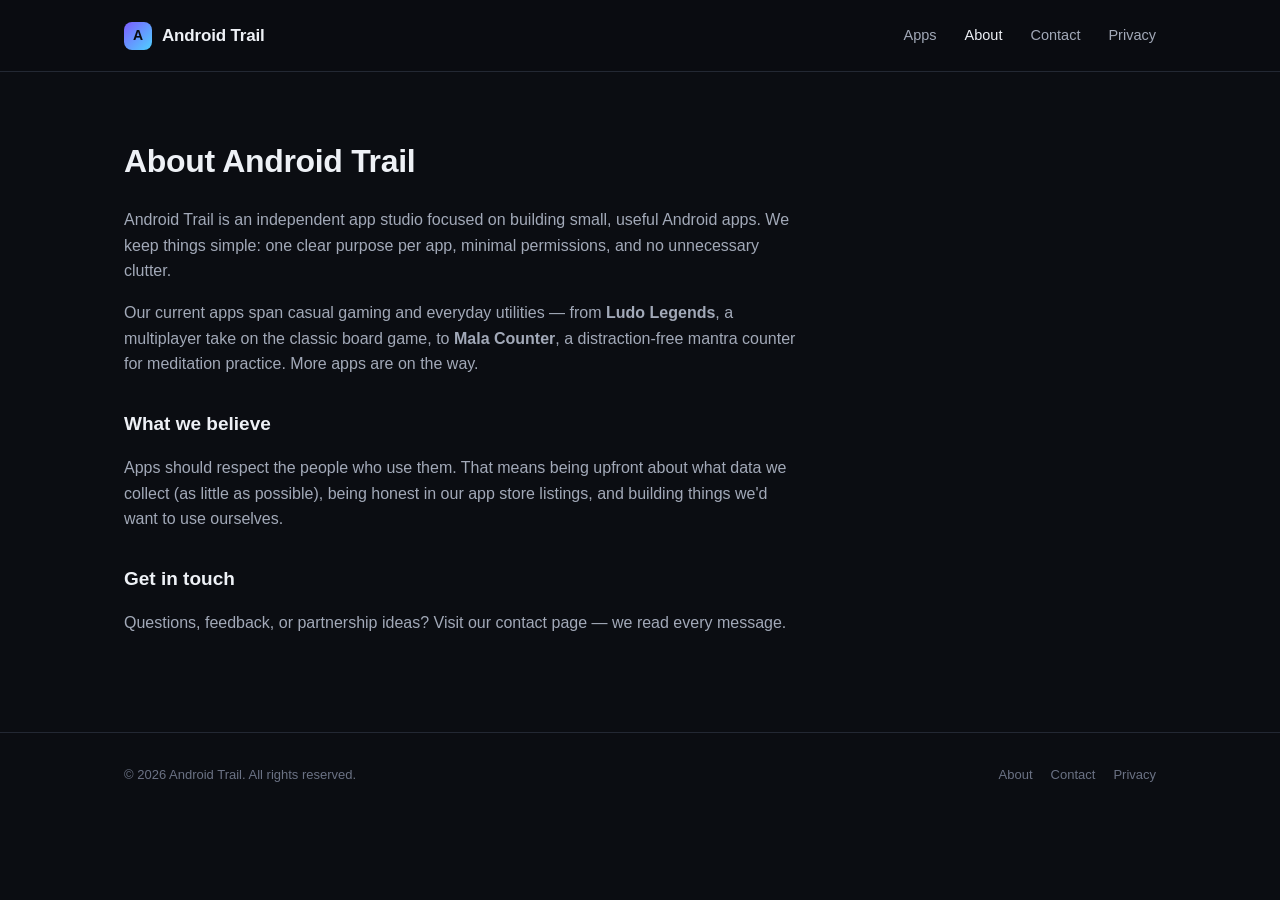
==== about.html @ 2252eb8e "Added files, initial commit" ====
<!DOCTYPE html>
<html lang="en">
<head>
<meta charset="UTF-8">
<meta name="viewport" content="width=device-width, initial-scale=1.0">
<title>About — Android Trail</title>
<meta name="description" content="Android Trail is an independent app studio building simple, focused Android apps.">
<link rel="icon" href="data:image/svg+xml,<svg xmlns=%22http://www.w3.org/2000/svg%22 viewBox=%220 0 100 100%22><rect width=%22100%22 height=%22100%22 rx=%2222%22 fill=%22%237c5cff%22/><text x=%2250%22 y=%2266%22 font-size=%2258%22 text-anchor=%22middle%22 fill=%22white%22 font-family=%22Arial%22 font-weight=%22bold%22>A</text></svg>">
<link rel="stylesheet" href="style.css">
</head>
<body>

<header class="nav">
  <div class="wrap">
    <a class="brand" href="index.html">
      <span class="mark">A</span>
      Android Trail
    </a>
    <nav class="nav-links">
      <a href="index.html">Apps</a>
      <a href="about.html" class="active">About</a>
      <a href="contact.html">Contact</a>
      <a href="privacy.html">Privacy</a>
    </nav>
  </div>
</header>

<main class="wrap">
  <div class="page">
    <h1>About Android Trail</h1>
    <p>Android Trail is an independent app studio focused on building small, useful Android apps. We keep things simple: one clear purpose per app, minimal permissions, and no unnecessary clutter.</p>
    <p>Our current apps span casual gaming and everyday utilities — from <strong>Ludo Legends</strong>, a multiplayer take on the classic board game, to <strong>Mala Counter</strong>, a distraction-free mantra counter for meditation practice. More apps are on the way.</p>

    <h2>What we believe</h2>
    <p>Apps should respect the people who use them. That means being upfront about what data we collect (as little as possible), being honest in our app store listings, and building things we'd want to use ourselves.</p>

    <h2>Get in touch</h2>
    <p>Questions, feedback, or partnership ideas? Visit our <a href="contact.html">contact page</a> — we read every message.</p>
  </div>
</main>

<footer class="footer">
  <div class="wrap">
    <span>&copy; <span id="year"></span> Android Trail. All rights reserved.</span>
    <nav>
      <a href="about.html">About</a>
      <a href="contact.html">Contact</a>
      <a href="privacy.html">Privacy</a>
    </nav>
  </div>
</footer>

<script>document.getElementById('year').textContent = new Date().getFullYear();</script>
</body>
</html>
---- style.css ----
:root {
  --bg: #0b0d12;
  --bg-elevated: #12151d;
  --card: #161a23;
  --border: #232833;
  --text: #eef1f6;
  --text-dim: #a2a9b8;
  --text-faint: #6b7284;
  --accent: #7c5cff;
  --accent-soft: rgba(124, 92, 255, 0.15);
  --radius: 16px;
  --max-width: 1080px;
  --nav-height: 72px;
}

* { box-sizing: border-box; }

html { scroll-behavior: smooth; }

body {
  margin: 0;
  font-family: -apple-system, BlinkMacSystemFont, "Segoe UI", Roboto, Helvetica, Arial, sans-serif;
  background: var(--bg);
  color: var(--text);
  line-height: 1.6;
  -webkit-font-smoothing: antialiased;
}

img { max-width: 100%; display: block; }

a { color: inherit; text-decoration: none; }

.wrap {
  max-width: var(--max-width);
  margin: 0 auto;
  padding: 0 24px;
}

/* Nav */
.nav {
  position: sticky;
  top: 0;
  z-index: 50;
  height: var(--nav-height);
  display: flex;
  align-items: center;
  background: rgba(11, 13, 18, 0.85);
  backdrop-filter: blur(10px);
  border-bottom: 1px solid var(--border);
}

.nav .wrap {
  display: flex;
  align-items: center;
  justify-content: space-between;
  width: 100%;
}

.brand {
  display: flex;
  align-items: center;
  gap: 10px;
  font-weight: 700;
  font-size: 17px;
  letter-spacing: -0.01em;
}

.brand .mark {
  width: 28px;
  height: 28px;
  border-radius: 8px;
  background: linear-gradient(135deg, var(--accent), #4fd1ff);
  display: inline-flex;
  align-items: center;
  justify-content: center;
  font-size: 14px;
  font-weight: 800;
  color: #0b0d12;
}

.nav-links {
  display: flex;
  gap: 28px;
  font-size: 14.5px;
  color: var(--text-dim);
}

.nav-links a:hover { color: var(--text); }

.nav-links a.active { color: var(--text); }

.nav-toggle { display: none; }

/* Hero */
.hero {
  padding: 88px 0 56px;
  text-align: center;
}

.hero h1 {
  font-size: clamp(32px, 5vw, 52px);
  line-height: 1.1;
  letter-spacing: -0.02em;
  margin: 0 0 18px;
}

.hero p {
  color: var(--text-dim);
  font-size: 18px;
  max-width: 560px;
  margin: 0 auto 28px;
}

.hero .badges {
  display: flex;
  gap: 10px;
  justify-content: center;
  flex-wrap: wrap;
  margin-top: 8px;
}

.badge {
  font-size: 12.5px;
  color: var(--text-faint);
  border: 1px solid var(--border);
  border-radius: 100px;
  padding: 6px 14px;
}

/* Section headings */
.section-head {
  display: flex;
  align-items: baseline;
  justify-content: space-between;
  margin: 0 0 24px;
}

.section-head h2 {
  font-size: 22px;
  margin: 0;
  letter-spacing: -0.01em;
}

.section-head p {
  color: var(--text-faint);
  font-size: 14px;
  margin: 0;
}

/* App grid */
.app-grid {
  display: grid;
  grid-template-columns: repeat(auto-fill, minmax(260px, 1fr));
  gap: 20px;
  padding-bottom: 80px;
}

.app-card {
  background: var(--card);
  border: 1px solid var(--border);
  border-radius: var(--radius);
  padding: 22px;
  transition: border-color 0.15s ease, transform 0.15s ease;
  display: flex;
  flex-direction: column;
  gap: 14px;
}

.app-card:hover {
  border-color: #34394a;
  transform: translateY(-2px);
}

.app-card .top {
  display: flex;
  align-items: center;
  gap: 14px;
}

.app-icon {
  width: 56px;
  height: 56px;
  border-radius: 14px;
  object-fit: cover;
  flex-shrink: 0;
  background: var(--bg-elevated);
}

.app-card h3 {
  margin: 0 0 4px;
  font-size: 16.5px;
}

.app-card .cat {
  font-size: 12px;
  color: var(--text-faint);
}

.app-card .tagline {
  color: var(--text-dim);
  font-size: 14px;
  margin: 0;
  flex-grow: 1;
}

.app-card .cta {
  font-size: 13.5px;
  font-weight: 600;
  color: var(--accent);
  display: inline-flex;
  align-items: center;
  gap: 6px;
}

.empty-state {
  color: var(--text-faint);
  border: 1px dashed var(--border);
  border-radius: var(--radius);
  padding: 40px 20px;
  text-align: center;
  font-size: 14px;
}

/* Buttons */
.btn {
  display: inline-flex;
  align-items: center;
  gap: 8px;
  padding: 12px 20px;
  border-radius: 10px;
  font-size: 14.5px;
  font-weight: 600;
  border: 1px solid var(--border);
}

.btn-primary {
  background: var(--accent);
  color: #fff;
  border-color: transparent;
}

.btn-primary:hover { background: #6d4ef0; }

.btn-secondary {
  background: transparent;
  color: var(--text);
}

.btn-secondary:hover { border-color: #454b5c; }

/* App detail page */
.app-header {
  display: flex;
  gap: 22px;
  align-items: flex-start;
  padding: 48px 0 28px;
  flex-wrap: wrap;
}

.app-header .app-icon {
  width: 96px;
  height: 96px;
  border-radius: 22px;
}

.app-header .meta { flex: 1; min-width: 220px; }

.app-header h1 {
  margin: 0 0 6px;
  font-size: 28px;
  letter-spacing: -0.01em;
}

.app-header .cat {
  font-size: 13px;
  color: var(--text-faint);
  margin-bottom: 10px;
}

.app-header .tagline {
  color: var(--text-dim);
  font-size: 15.5px;
  margin: 0 0 16px;
}

.app-header .actions {
  display: flex;
  gap: 10px;
  flex-wrap: wrap;
}

.screens {
  display: flex;
  gap: 14px;
  overflow-x: auto;
  padding: 8px 0 28px;
  scrollbar-width: thin;
}

.screens img {
  height: 320px;
  width: auto;
  border-radius: 14px;
  border: 1px solid var(--border);
  flex-shrink: 0;
}

.about-app {
  padding: 8px 0 60px;
  max-width: 680px;
}

.about-app h2 {
  font-size: 18px;
  margin: 0 0 12px;
}

.about-app p {
  color: var(--text-dim);
  font-size: 15px;
}

.info-row {
  display: flex;
  gap: 32px;
  flex-wrap: wrap;
  padding: 24px 0 60px;
  border-top: 1px solid var(--border);
  margin-top: 8px;
}

.info-row .item .label {
  font-size: 12px;
  color: var(--text-faint);
  margin-bottom: 4px;
}

.info-row .item .value {
  font-size: 14.5px;
}

.info-row .item .value a { color: var(--accent); }

.back-link {
  display: inline-flex;
  align-items: center;
  gap: 6px;
  color: var(--text-faint);
  font-size: 13.5px;
  padding-top: 24px;
}

.back-link:hover { color: var(--text-dim); }

/* Generic content pages (about/contact) */
.page {
  padding: 64px 0 80px;
  max-width: 680px;
}

.page h1 {
  font-size: 32px;
  letter-spacing: -0.01em;
  margin: 0 0 20px;
}

.page p {
  color: var(--text-dim);
  font-size: 16px;
}

.page h2 {
  font-size: 19px;
  margin: 32px 0 12px;
}

.contact-card {
  background: var(--card);
  border: 1px solid var(--border);
  border-radius: var(--radius);
  padding: 24px;
  margin-top: 24px;
}

.contact-card .row {
  display: flex;
  justify-content: space-between;
  align-items: center;
  padding: 12px 0;
  border-bottom: 1px solid var(--border);
  font-size: 14.5px;
}

.contact-card .row:last-child { border-bottom: none; }

.contact-card .row .label { color: var(--text-faint); }

.contact-card .row a { color: var(--accent); font-weight: 600; }

.policy-list {
  list-style: none;
  padding: 0;
  margin: 24px 0 0;
  display: flex;
  flex-direction: column;
  gap: 10px;
}

.policy-list li {
  background: var(--card);
  border: 1px solid var(--border);
  border-radius: 12px;
  padding: 16px 20px;
  display: flex;
  align-items: center;
  justify-content: space-between;
  font-size: 14.5px;
}

.policy-list a.link { color: var(--accent); font-weight: 600; }

/* Footer */
.footer {
  border-top: 1px solid var(--border);
  padding: 32px 0;
  color: var(--text-faint);
  font-size: 13px;
}

.footer .wrap {
  display: flex;
  align-items: center;
  justify-content: space-between;
  flex-wrap: wrap;
  gap: 12px;
}

.footer nav {
  display: flex;
  gap: 18px;
}

.footer a:hover { color: var(--text-dim); }

@media (max-width: 640px) {
  .nav-links { display: none; }
  .hero { padding: 56px 0 40px; }
  .app-header { padding-top: 32px; }
  .footer .wrap { flex-direction: column; align-items: flex-start; }
}
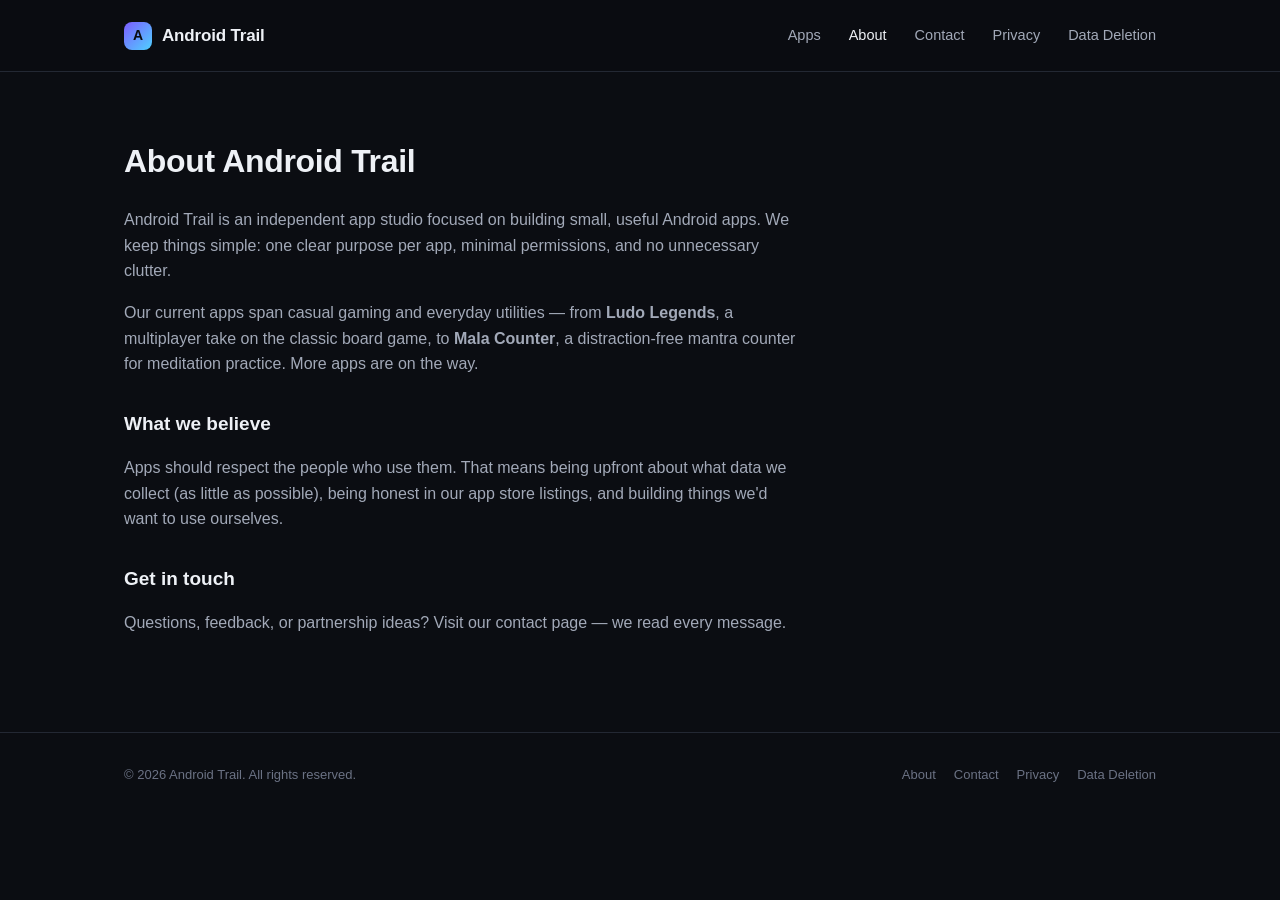
==== commit fec641fe: "Data deletion changes" ====
--- a/about.html
+++ b/about.html
@@ -21,6 +21,7 @@
       <a href="about.html" class="active">About</a>
       <a href="contact.html">Contact</a>
       <a href="privacy.html">Privacy</a>
+      <a href="data-deletion.html">Data Deletion</a>
     </nav>
   </div>
 </header>
@@ -46,6 +47,7 @@
       <a href="about.html">About</a>
       <a href="contact.html">Contact</a>
       <a href="privacy.html">Privacy</a>
+      <a href="data-deletion.html">Data Deletion</a>
     </nav>
   </div>
 </footer>
--- a/style.css
+++ b/style.css
@@ -419,6 +419,76 @@
 
 .policy-list a.link { color: var(--accent); font-weight: 600; }
 
+/* Forms (data deletion request, etc.) */
+.form-card {
+  background: var(--card);
+  border: 1px solid var(--border);
+  border-radius: var(--radius);
+  padding: 28px;
+  margin-top: 24px;
+  max-width: 460px;
+}
+
+.form-field { margin-bottom: 18px; }
+
+.form-field label {
+  display: block;
+  font-size: 13.5px;
+  color: var(--text-dim);
+  margin-bottom: 6px;
+}
+
+.form-field input,
+.form-field select {
+  width: 100%;
+  background: var(--bg-elevated);
+  border: 1px solid var(--border);
+  border-radius: 10px;
+  padding: 11px 14px;
+  color: var(--text);
+  font-size: 14.5px;
+  font-family: inherit;
+}
+
+.form-field input:focus,
+.form-field select:focus {
+  outline: none;
+  border-color: var(--accent);
+}
+
+.form-note {
+  font-size: 12.5px;
+  color: var(--text-faint);
+  margin-top: 14px;
+}
+
+.status-success,
+.status-error {
+  border-radius: var(--radius);
+  padding: 24px;
+  margin-top: 24px;
+  max-width: 460px;
+  font-size: 14.5px;
+}
+
+.status-success {
+  background: rgba(80, 200, 140, 0.08);
+  border: 1px solid rgba(80, 200, 140, 0.35);
+}
+
+.status-success h3 {
+  margin: 0 0 8px;
+  color: #6fe3a8;
+  font-size: 16px;
+}
+
+.status-success p, .status-error p { color: var(--text-dim); margin: 0; }
+
+.status-error {
+  background: rgba(255, 100, 100, 0.08);
+  border: 1px solid rgba(255, 100, 100, 0.35);
+}
+
 /* Footer */
 .footer {
   border-top: 1px solid var(--border);
